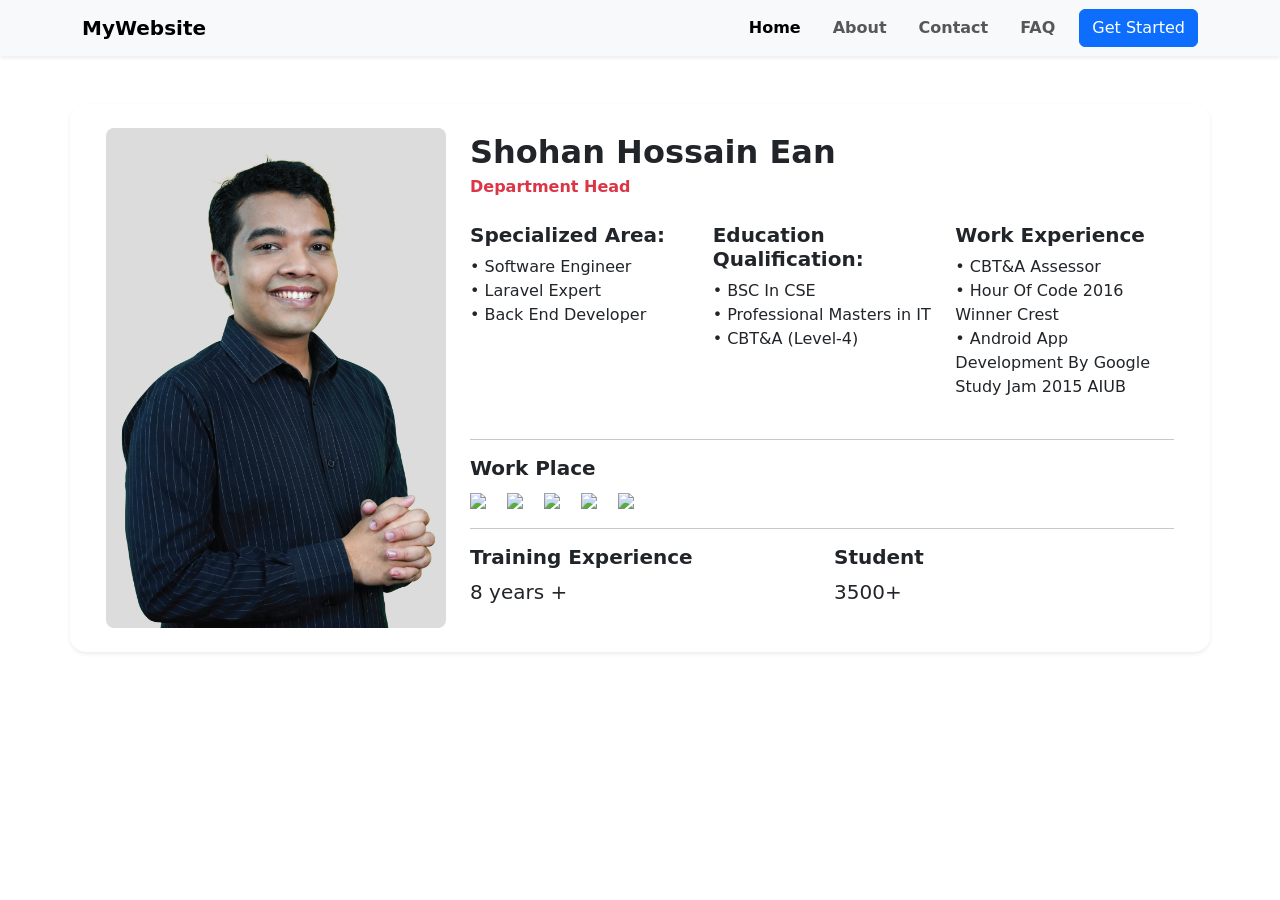
==== About/about.html @ 5818de96 "Bootstrap exam" ====
<!DOCTYPE html>
<html lang="en">
<head>
    <meta charset="UTF-8">
    <meta name="viewport" content="width=device-width, initial-scale=1.0">
    <title>Document</title>
     <link rel="stylesheet" href="../Css/bootstrap.min.css">
    <link rel="stylesheet" href="../About/about.css">
</head>
<body>
    <nav class="navbar navbar-expand-lg bg-light shadow-sm">
  <div class="container">
    <a class="navbar-brand fw-bold" href="#">MyWebsite</a>

    <button class="navbar-toggler" type="button" data-bs-toggle="collapse" data-bs-target="#mainNav">
      <span class="navbar-toggler-icon"></span>
    </button>

    <div class="collapse navbar-collapse" id="mainNav">
      <ul class="navbar-nav ms-auto gap-lg-3 text-center">
        <li class="nav-item">
          <a class="nav-link active fw-semibold" href="../index.html">Home</a>
        </li>
        <li class="nav-item">
          <a class="nav-link fw-semibold" href="./about.html">About</a>
        </li>
        <li class="nav-item">
          <a class="nav-link fw-semibold" href="../Contact/contact.html">Contact</a>
        </li>
        <li class="nav-item">
          <a class="nav-link fw-semibold" href="../Faq/faq.html">FAQ</a>
        </li>
      </ul>
      <a href="#" class="btn btn-primary ms-lg-3 mt-3 mt-lg-0">Get Started</a>
    </div>
  </div>
</nav>





<section>
<div class="container my-5">
    <div class="row bg-white rounded-4 shadow-sm p-4 align-items-center">

        <div class="col-md-4">
            <img src="../Img/teacher1.png" 
                 alt="Profile Image" 
                 class="img-fluid rounded-3 w-100">
        </div>

        <div class="col-md-8">
            <h2 class="fw-bold mb-1">Shohan Hossain Ean</h2>
            <p class="text-danger fw-semibold mb-4">Department Head</p>

            <div class="row mb-4">

                <div class="col-md-4">
                    <h5 class="fw-bold">Specialized Area:</h5>
                    <ul class="list-unstyled">
                        <li>• Software Engineer</li>
                        <li>• Laravel Expert</li>
                        <li>• Back End Developer</li>
                    </ul>
                </div>

                <div class="col-md-4">
                    <h5 class="fw-bold">Education Qualification:</h5>
                    <ul class="list-unstyled">
                        <li>• BSC In CSE</li>
                        <li>• Professional Masters in IT</li>
                        <li>• CBT&A (Level-4)</li>
                    </ul>
                </div>

           
                <div class="col-md-4">
                    <h5 class="fw-bold">Work Experience</h5>
                    <ul class="list-unstyled">
                        <li>• CBT&A Assessor</li>
                        <li>• Hour Of Code 2016 Winner Crest</li>
                        <li>• Android App Development By Google Study Jam 2015 AIUB</li>
                    </ul>
                </div>

            </div>

            <hr>

    
            <div class="my-3">
                <h5 class="fw-bold">Work Place</h5>
                <img src="https://upload.wikimedia.org/wikipedia/commons/8/8c/Fiverr_Logo.svg" height="30" class="me-3">
                <img src="https://seeklogo.com/images/C/code-canyon-logo-2123D41C5B-seeklogo.com.png" height="30" class="me-3">
                <img src="https://seeklogo.com/images/P/peopleperhour-logo-07A88E035E-seeklogo.com.png" height="30" class="me-3">
                <img src="https://upload.wikimedia.org/wikipedia/commons/8/87/Upwork-logo.svg" height="30" class="me-3">
                <img src="https://upload.wikimedia.org/wikipedia/commons/5/5e/Freelancer_logo.png" height="30">
            </div>

            <hr>

            <div class="row mt-3">
                <div class="col-md-6">
                    <h5 class="fw-bold">Training Experience</h5>
                    <p class="fs-5">8 years +</p>
                </div>
                <div class="col-md-6">
                    <h5 class="fw-bold">Student</h5>
                    <p class="fs-5">3500+ </p>
                </div>
            </div>

        </div>
    </div>
</div>

</section>


<script src="../js/bootstrap.bundle.min.js"></script>
<script src="../js/script.js"></script>
</body>
</html>
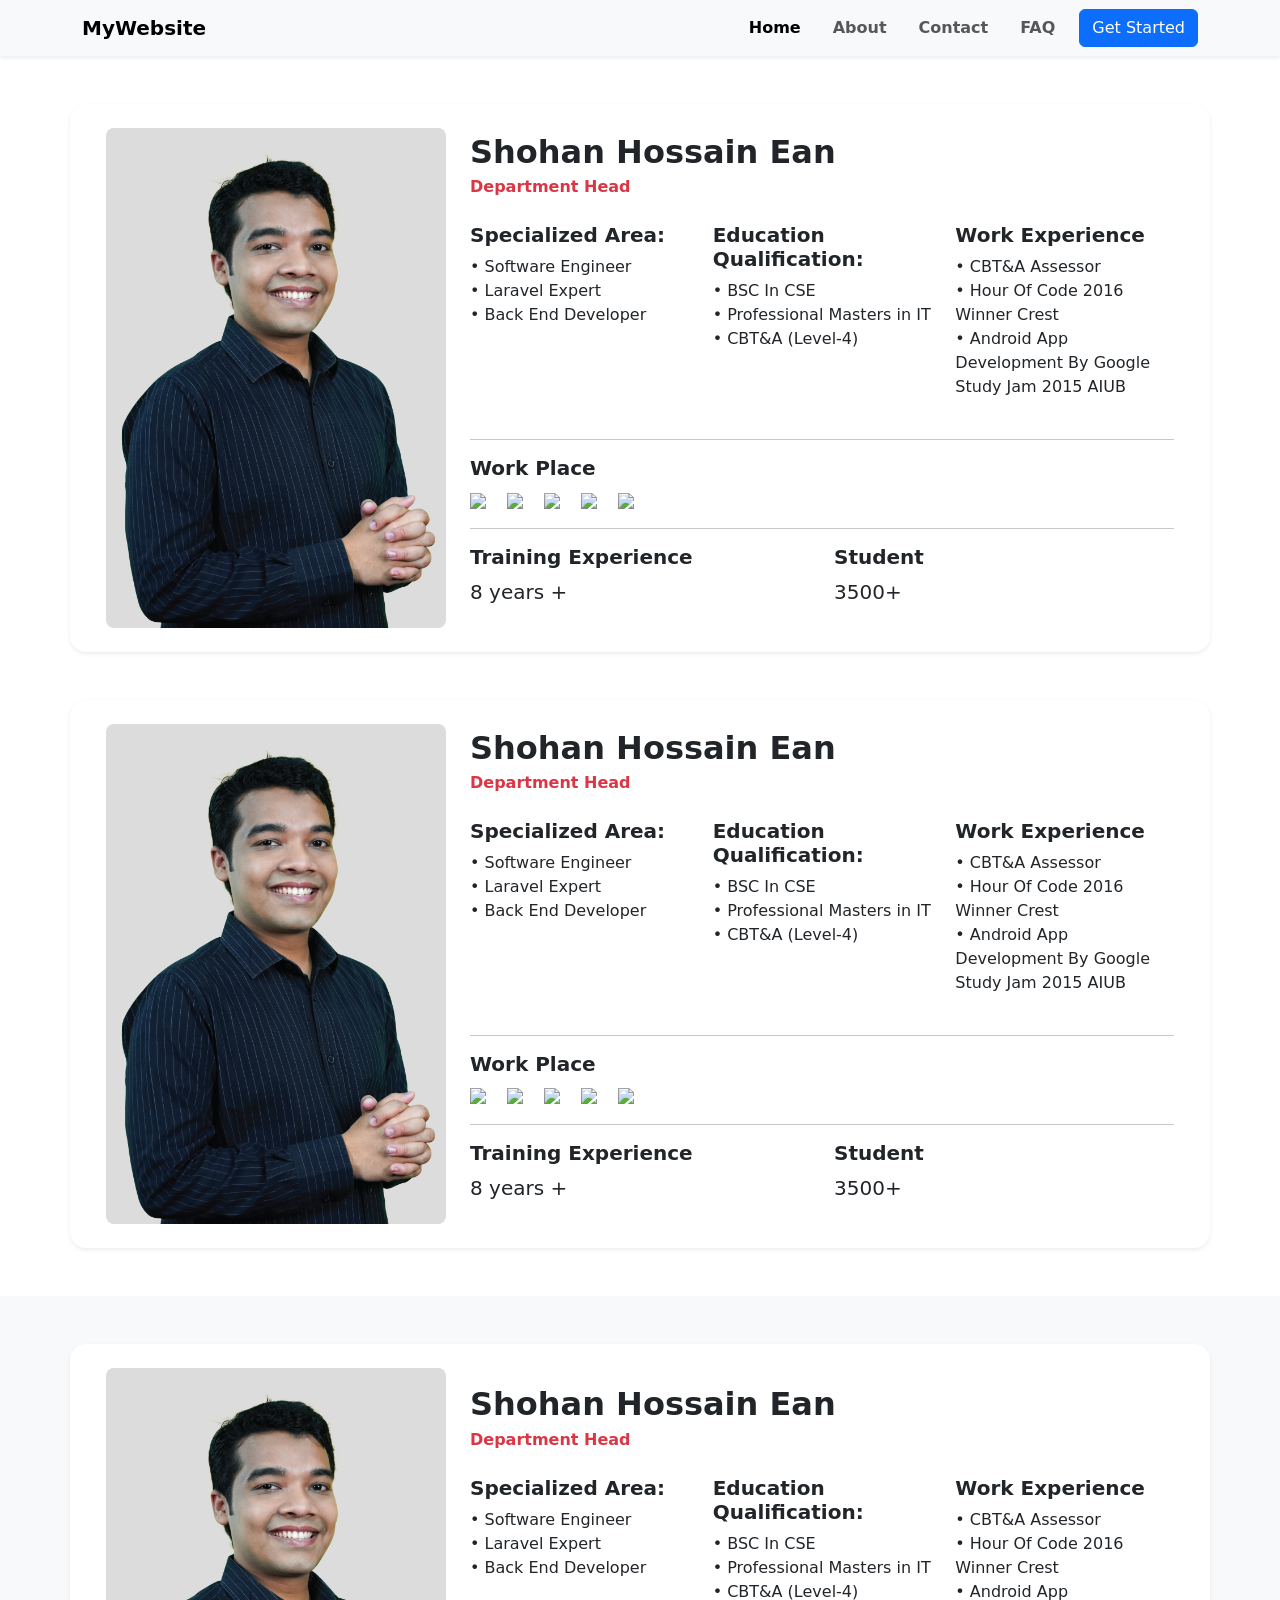
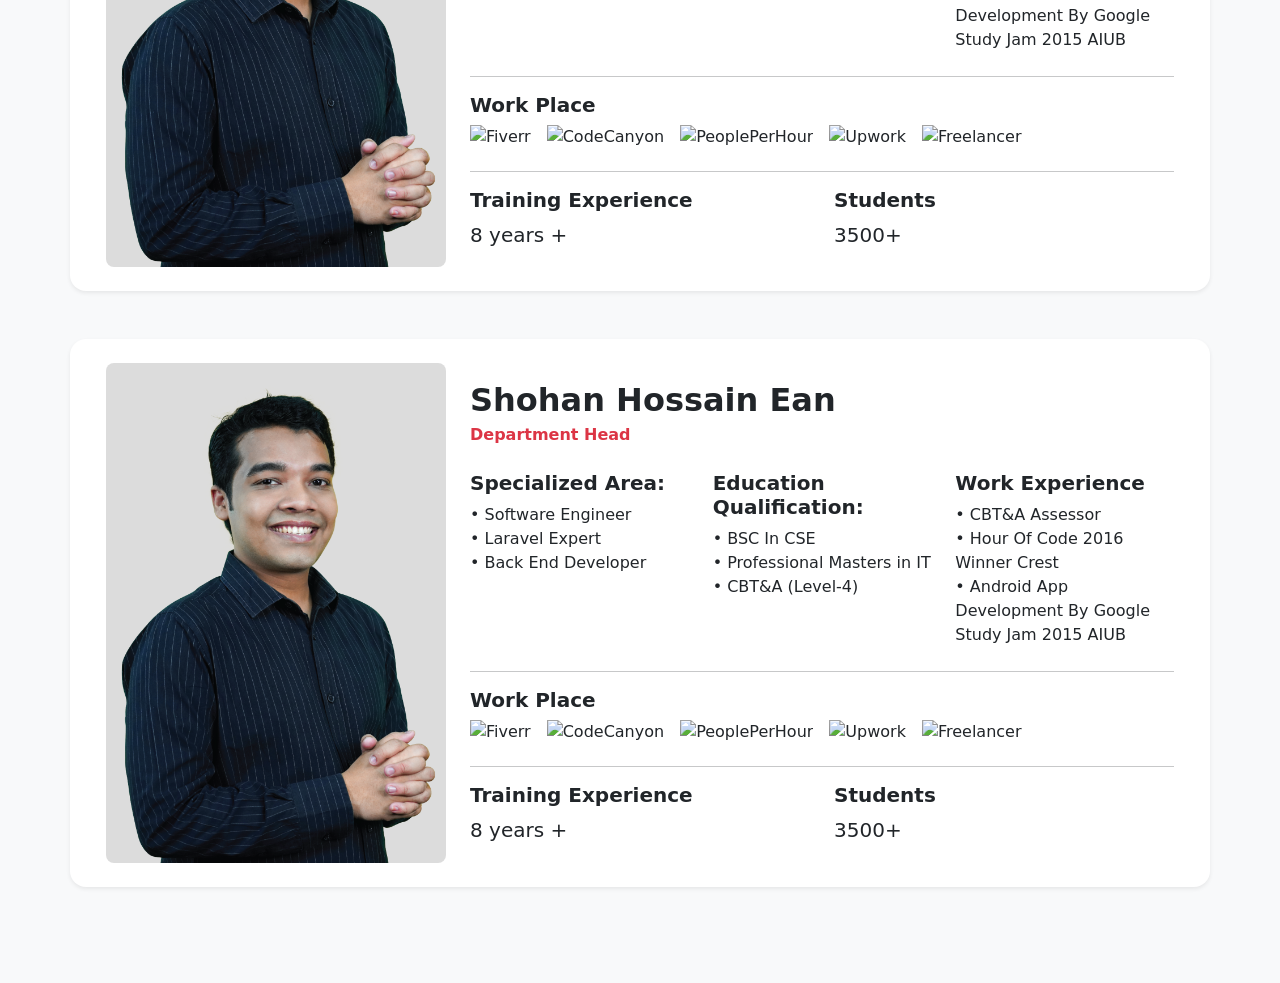
==== commit 3bf937cf: "updates" ====
--- a/About/about.html
+++ b/About/about.html
@@ -36,10 +36,6 @@
   </div>
 </nav>
 
-
-
-
-
 <section>
 <div class="container my-5">
     <div class="row bg-white rounded-4 shadow-sm p-4 align-items-center">
@@ -49,13 +45,10 @@
                  alt="Profile Image" 
                  class="img-fluid rounded-3 w-100">
         </div>
-
         <div class="col-md-8">
             <h2 class="fw-bold mb-1">Shohan Hossain Ean</h2>
             <p class="text-danger fw-semibold mb-4">Department Head</p>
-
             <div class="row mb-4">
-
                 <div class="col-md-4">
                     <h5 class="fw-bold">Specialized Area:</h5>
                     <ul class="list-unstyled">
@@ -64,7 +57,6 @@
                         <li>• Back End Developer</li>
                     </ul>
                 </div>
-
                 <div class="col-md-4">
                     <h5 class="fw-bold">Education Qualification:</h5>
                     <ul class="list-unstyled">
@@ -73,8 +65,6 @@
                         <li>• CBT&A (Level-4)</li>
                     </ul>
                 </div>
-
-           
                 <div class="col-md-4">
                     <h5 class="fw-bold">Work Experience</h5>
                     <ul class="list-unstyled">
@@ -83,12 +73,8 @@
                         <li>• Android App Development By Google Study Jam 2015 AIUB</li>
                     </ul>
                 </div>
-
-            </div>
-
+            </div>
             <hr>
-
-    
             <div class="my-3">
                 <h5 class="fw-bold">Work Place</h5>
                 <img src="https://upload.wikimedia.org/wikipedia/commons/8/8c/Fiverr_Logo.svg" height="30" class="me-3">
@@ -97,7 +83,6 @@
                 <img src="https://upload.wikimedia.org/wikipedia/commons/8/87/Upwork-logo.svg" height="30" class="me-3">
                 <img src="https://upload.wikimedia.org/wikipedia/commons/5/5e/Freelancer_logo.png" height="30">
             </div>
-
             <hr>
 
             <div class="row mt-3">
@@ -115,7 +100,212 @@
     </div>
 </div>
 
+<div class="container my-5">
+    <div class="row bg-white rounded-4 shadow-sm p-4 align-items-center">
+
+        <div class="col-md-4">
+            <img src="../Img/teacher1.png" 
+                 alt="Profile Image" 
+                 class="img-fluid rounded-3 w-100">
+        </div>
+        <div class="col-md-8">
+            <h2 class="fw-bold mb-1">Shohan Hossain Ean</h2>
+            <p class="text-danger fw-semibold mb-4">Department Head</p>
+            <div class="row mb-4">
+                <div class="col-md-4">
+                    <h5 class="fw-bold">Specialized Area:</h5>
+                    <ul class="list-unstyled">
+                        <li>• Software Engineer</li>
+                        <li>• Laravel Expert</li>
+                        <li>• Back End Developer</li>
+                    </ul>
+                </div>
+                <div class="col-md-4">
+                    <h5 class="fw-bold">Education Qualification:</h5>
+                    <ul class="list-unstyled">
+                        <li>• BSC In CSE</li>
+                        <li>• Professional Masters in IT</li>
+                        <li>• CBT&A (Level-4)</li>
+                    </ul>
+                </div>
+                <div class="col-md-4">
+                    <h5 class="fw-bold">Work Experience</h5>
+                    <ul class="list-unstyled">
+                        <li>• CBT&A Assessor</li>
+                        <li>• Hour Of Code 2016 Winner Crest</li>
+                        <li>• Android App Development By Google Study Jam 2015 AIUB</li>
+                    </ul>
+                </div>
+            </div>
+            <hr>
+            <div class="my-3">
+                <h5 class="fw-bold">Work Place</h5>
+                <img src="https://upload.wikimedia.org/wikipedia/commons/8/8c/Fiverr_Logo.svg" height="30" class="me-3">
+                <img src="https://seeklogo.com/images/C/code-canyon-logo-2123D41C5B-seeklogo.com.png" height="30" class="me-3">
+                <img src="https://seeklogo.com/images/P/peopleperhour-logo-07A88E035E-seeklogo.com.png" height="30" class="me-3">
+                <img src="https://upload.wikimedia.org/wikipedia/commons/8/87/Upwork-logo.svg" height="30" class="me-3">
+                <img src="https://upload.wikimedia.org/wikipedia/commons/5/5e/Freelancer_logo.png" height="30">
+            </div>
+            <hr>
+
+            <div class="row mt-3">
+                <div class="col-md-6">
+                    <h5 class="fw-bold">Training Experience</h5>
+                    <p class="fs-5">8 years +</p>
+                </div>
+                <div class="col-md-6">
+                    <h5 class="fw-bold">Student</h5>
+                    <p class="fs-5">3500+ </p>
+                </div>
+            </div>
+
+        </div>
+    </div>
+</div>
+
+
 </section>
+
+
+
+<section class="py-5 bg-light">
+  <div class="container">
+
+    <!-- Profile Card -->
+    <div class="row bg-white rounded-4 shadow-sm p-4 align-items-center mb-5">
+      
+      <!-- Image -->
+      <div class="col-md-4 mb-3 mb-md-0">
+        <img src="../Img/teacher1.png" alt="Profile Image" class="img-fluid rounded-3 w-100">
+      </div>
+
+      <!-- Details -->
+      <div class="col-md-8">
+
+        <h2 class="fw-bold mb-1">Shohan Hossain Ean</h2>
+        <p class="text-danger fw-semibold mb-4">Department Head</p>
+
+        <!-- Specialized, Education, Work Experience -->
+        <div class="row mb-4">
+          <div class="col-md-4">
+            <h5 class="fw-bold">Specialized Area:</h5>
+            <ul class="list-unstyled mb-0">
+              <li>• Software Engineer</li>
+              <li>• Laravel Expert</li>
+              <li>• Back End Developer</li>
+            </ul>
+          </div>
+          <div class="col-md-4">
+            <h5 class="fw-bold">Education Qualification:</h5>
+            <ul class="list-unstyled mb-0">
+              <li>• BSC In CSE</li>
+              <li>• Professional Masters in IT</li>
+              <li>• CBT&A (Level-4)</li>
+            </ul>
+          </div>
+          <div class="col-md-4">
+            <h5 class="fw-bold">Work Experience</h5>
+            <ul class="list-unstyled mb-0">
+              <li>• CBT&A Assessor</li>
+              <li>• Hour Of Code 2016 Winner Crest</li>
+              <li>• Android App Development By Google Study Jam 2015 AIUB</li>
+            </ul>
+          </div>
+        </div>
+
+        <hr>
+
+        <!-- Work Places -->
+        <div class="mb-3">
+          <h5 class="fw-bold">Work Place</h5>
+          <div class="d-flex align-items-center flex-wrap gap-3">
+            <img src="https://upload.wikimedia.org/wikipedia/commons/8/8c/Fiverr_Logo.svg" height="30" alt="Fiverr">
+            <img src="https://seeklogo.com/images/C/code-canyon-logo-2123D41C5B-seeklogo.com.png" height="30" alt="CodeCanyon">
+            <img src="https://seeklogo.com/images/P/peopleperhour-logo-07A88E035E-seeklogo.com.png" height="30" alt="PeoplePerHour">
+            <img src="https://upload.wikimedia.org/wikipedia/commons/8/87/Upwork-logo.svg" height="30" alt="Upwork">
+            <img src="https://upload.wikimedia.org/wikipedia/commons/5/5e/Freelancer_logo.png" height="30" alt="Freelancer">
+          </div>
+        </div>
+
+        <hr>
+
+        <!-- Training & Students -->
+        <div class="row mt-3 text-center text-md-start">
+          <div class="col-md-6 mb-3 mb-md-0">
+            <h5 class="fw-bold">Training Experience</h5>
+            <p class="fs-5 mb-0">8 years +</p>
+          </div>
+          <div class="col-md-6">
+            <h5 class="fw-bold">Students</h5>
+            <p class="fs-5 mb-0">3500+</p>
+          </div>
+        </div>
+
+      </div>
+    </div>
+
+    <!-- Duplicate Profile Card Example -->
+    <div class="row bg-white rounded-4 shadow-sm p-4 align-items-center mb-5">
+      <div class="col-md-4 mb-3 mb-md-0">
+        <img src="../Img/teacher1.png" alt="Profile Image" class="img-fluid rounded-3 w-100">
+      </div>
+      <div class="col-md-8">
+        <h2 class="fw-bold mb-1">Shohan Hossain Ean</h2>
+        <p class="text-danger fw-semibold mb-4">Department Head</p>
+        <div class="row mb-4">
+          <div class="col-md-4">
+            <h5 class="fw-bold">Specialized Area:</h5>
+            <ul class="list-unstyled mb-0">
+              <li>• Software Engineer</li>
+              <li>• Laravel Expert</li>
+              <li>• Back End Developer</li>
+            </ul>
+          </div>
+          <div class="col-md-4">
+            <h5 class="fw-bold">Education Qualification:</h5>
+            <ul class="list-unstyled mb-0">
+              <li>• BSC In CSE</li>
+              <li>• Professional Masters in IT</li>
+              <li>• CBT&A (Level-4)</li>
+            </ul>
+          </div>
+          <div class="col-md-4">
+            <h5 class="fw-bold">Work Experience</h5>
+            <ul class="list-unstyled mb-0">
+              <li>• CBT&A Assessor</li>
+              <li>• Hour Of Code 2016 Winner Crest</li>
+              <li>• Android App Development By Google Study Jam 2015 AIUB</li>
+            </ul>
+          </div>
+        </div>
+        <hr>
+        <div class="mb-3">
+          <h5 class="fw-bold">Work Place</h5>
+          <div class="d-flex align-items-center flex-wrap gap-3">
+            <img src="https://upload.wikimedia.org/wikipedia/commons/8/8c/Fiverr_Logo.svg" height="30" alt="Fiverr">
+            <img src="https://seeklogo.com/images/C/code-canyon-logo-2123D41C5B-seeklogo.com.png" height="30" alt="CodeCanyon">
+            <img src="https://seeklogo.com/images/P/peopleperhour-logo-07A88E035E-seeklogo.com.png" height="30" alt="PeoplePerHour">
+            <img src="https://upload.wikimedia.org/wikipedia/commons/8/87/Upwork-logo.svg" height="30" alt="Upwork">
+            <img src="https://upload.wikimedia.org/wikipedia/commons/5/5e/Freelancer_logo.png" height="30" alt="Freelancer">
+          </div>
+        </div>
+        <hr>
+        <div class="row mt-3 text-center text-md-start">
+          <div class="col-md-6 mb-3 mb-md-0">
+            <h5 class="fw-bold">Training Experience</h5>
+            <p class="fs-5 mb-0">8 years +</p>
+          </div>
+          <div class="col-md-6">
+            <h5 class="fw-bold">Students</h5>
+            <p class="fs-5 mb-0">3500+</p>
+          </div>
+        </div>
+      </div>
+    </div>
+
+  </div>
+</section>
+
 
 
 <script src="../js/bootstrap.bundle.min.js"></script>
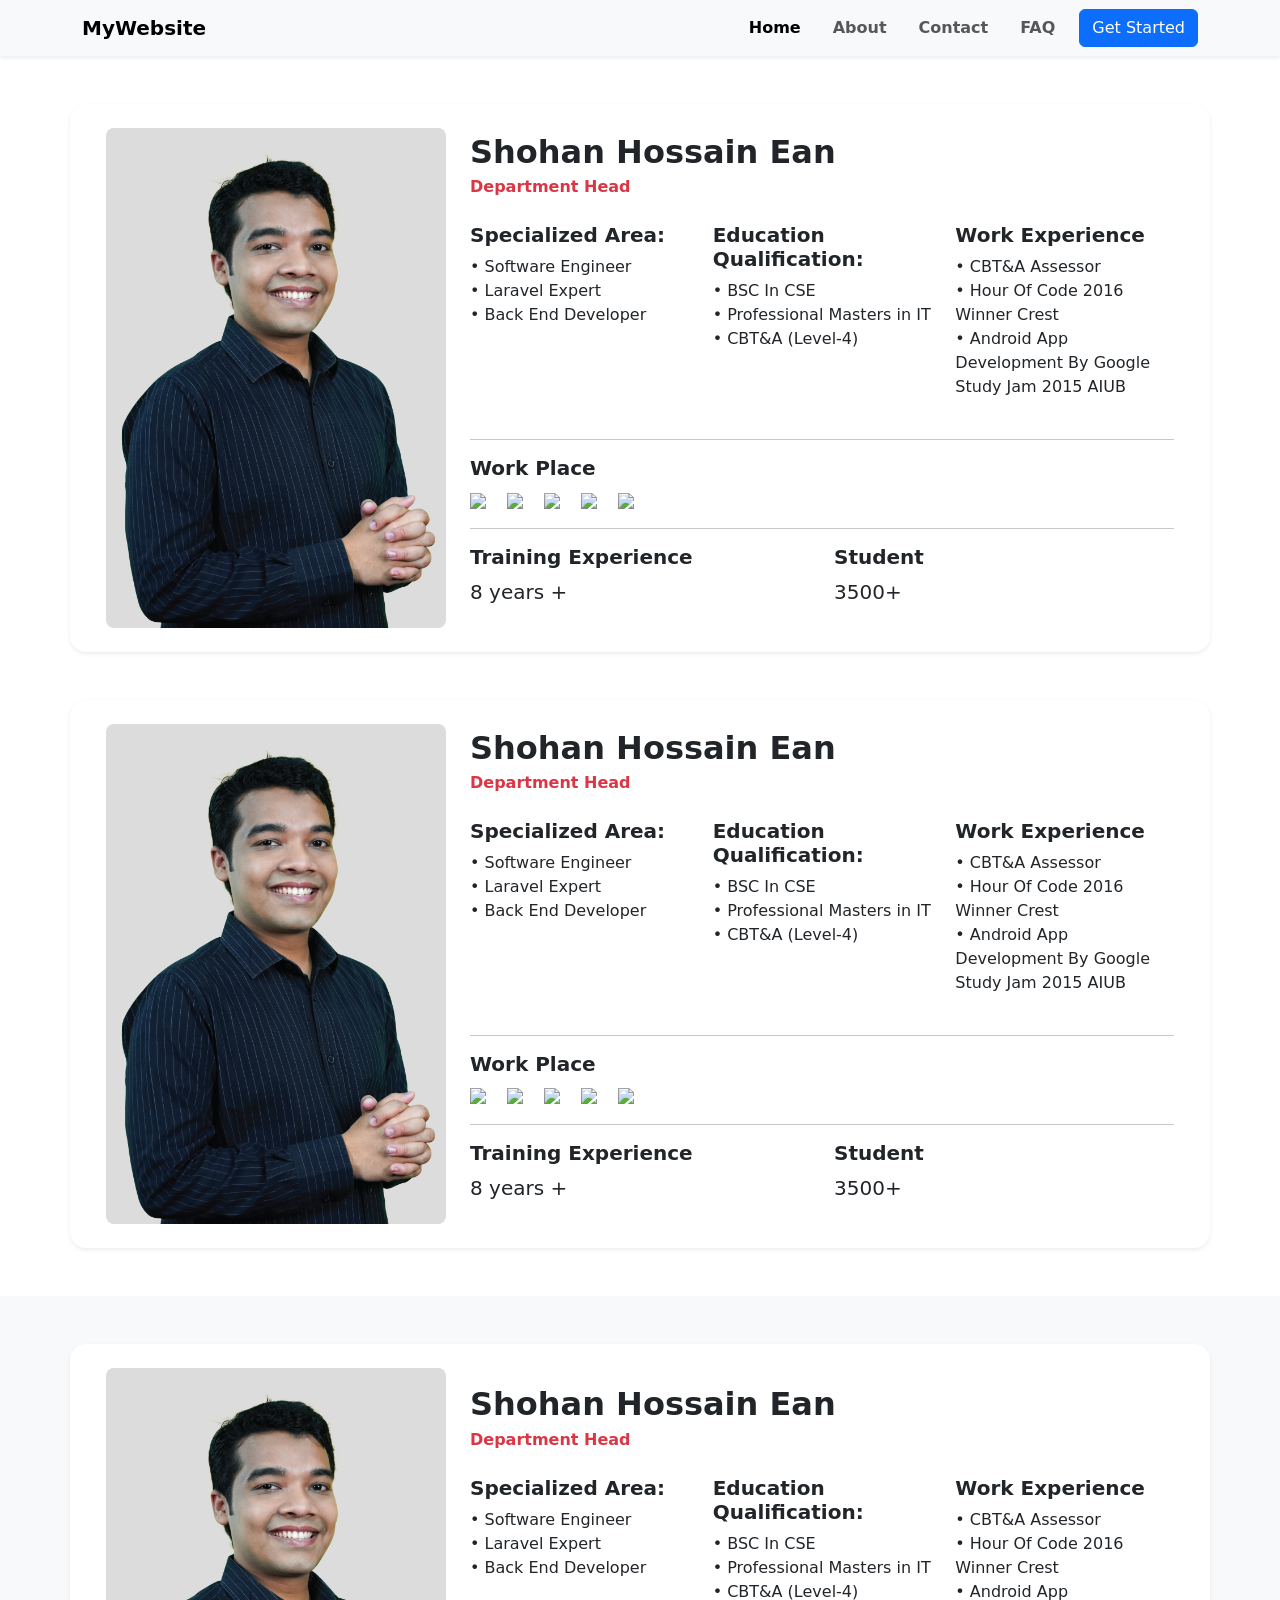
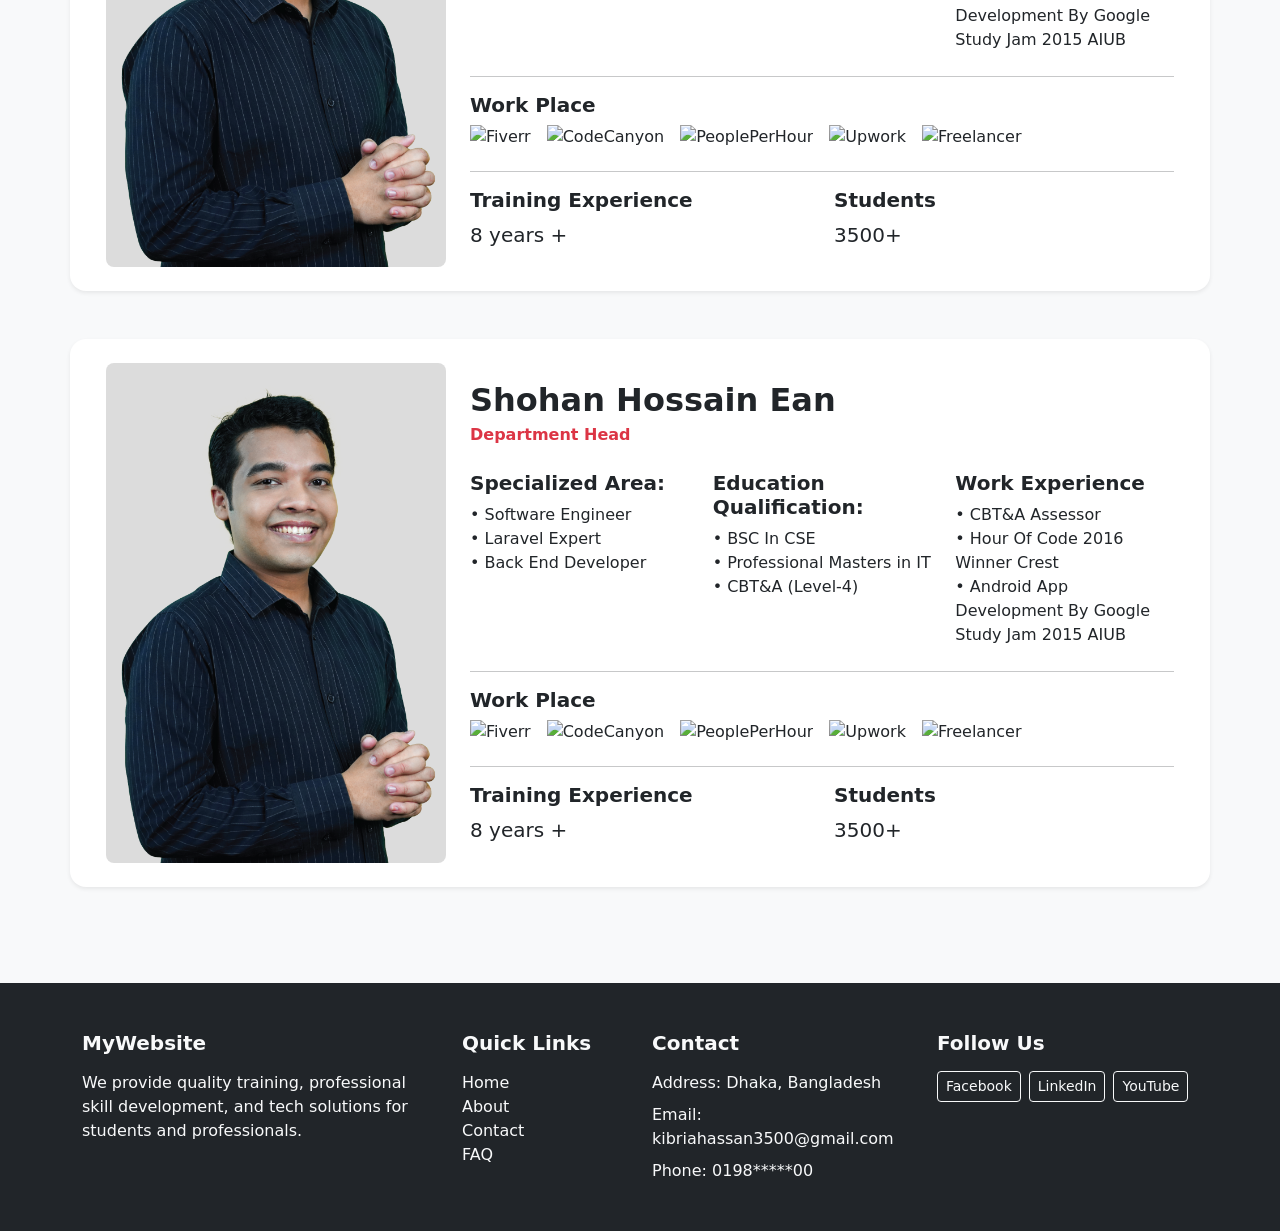
==== commit bc179233: "footerupdates" ====
--- a/About/about.html
+++ b/About/about.html
@@ -308,6 +308,53 @@
 
 
 
+
+<section>
+<footer class="bg-dark text-light pt-5 pb-4">
+  <div class="container">
+    <div class="row">
+      <div class="col-lg-4 col-md-6 mb-4">
+        <h5 class="fw-bold mb-3">MyWebsite</h5>
+        <p>
+          We provide quality training, professional skill development, and tech solutions for students and professionals.
+        </p>
+      </div>
+
+      <div class="col-lg-2 col-md-6 mb-4">
+        <h5 class="fw-bold mb-3">Quick Links</h5>
+        <ul class="list-unstyled">
+          <li><a href="../index.html" class="text-light text-decoration-none">Home</a></li>
+          <li><a href="../About/about.html" class="text-light text-decoration-none">About</a></li>
+          <li><a href="../Contact/contact.html" class="text-light text-decoration-none">Contact</a></li>
+          <li><a href="../Faq/faq.html" class="text-light text-decoration-none">FAQ</a></li>
+        </ul>
+      </div>
+      <div class="col-lg-3 col-md-6 mb-4">
+        <h5 class="fw-bold mb-3">Contact</h5>
+        <p class="mb-2">Address: Dhaka, Bangladesh</p>
+        <p class="mb-2">Email: kibriahassan3500@gmail.com</p>
+        <p class="mb-0">Phone: 0198*****00</p>
+      </div>
+      <div class="col-lg-3 col-md-6 mb-4">
+        <h5 class="fw-bold mb-3">Follow Us</h5>
+        <div class="d-flex gap-2">
+          <a href="#" class="btn btn-outline-light btn-sm">Facebook</a>
+          <a href="#" class="btn btn-outline-light btn-sm">LinkedIn</a>
+          <a href="#" class="btn btn-outline-light btn-sm">YouTube</a>
+        </div>
+      </div>
+    </div>
+  </div>
+</footer>
+</section>
+
+
+
+
+
+
+
+
 <script src="../js/bootstrap.bundle.min.js"></script>
 <script src="../js/script.js"></script>
 </body>
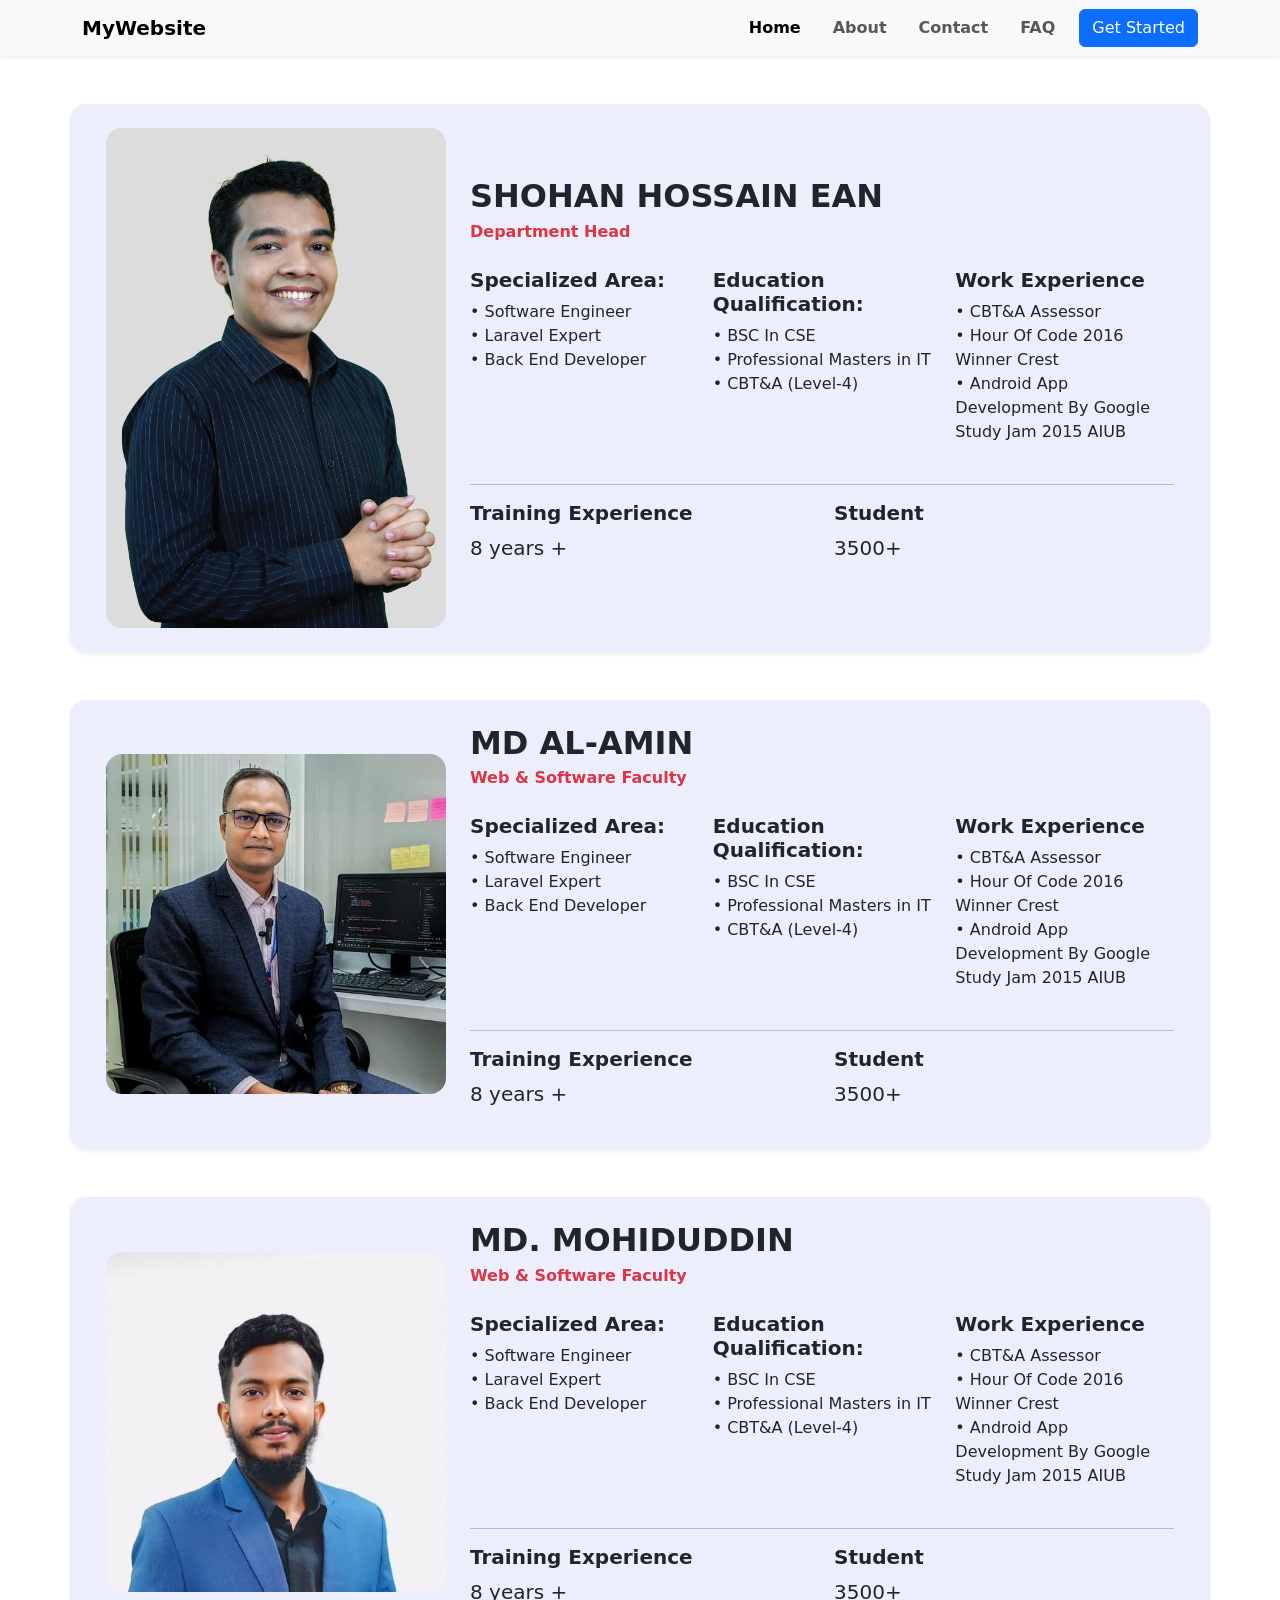
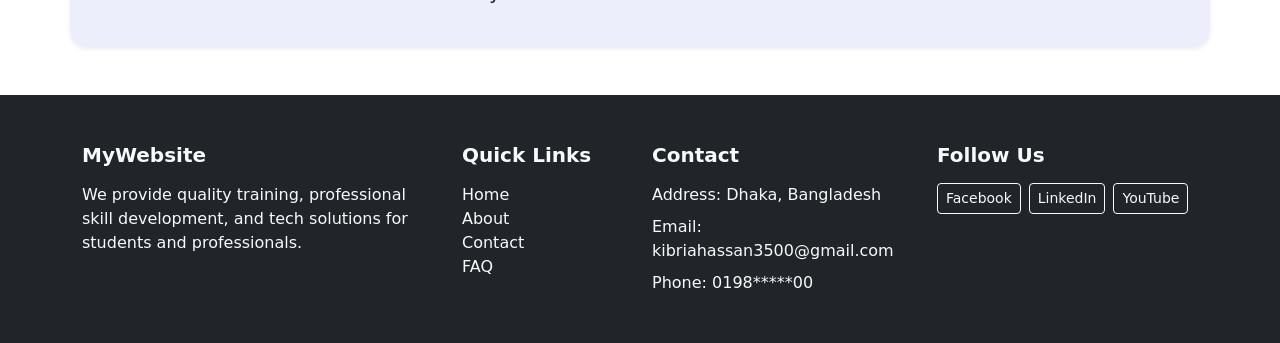
==== commit 0571f0fe: "updatesabout" ====
--- a/About/about.html
+++ b/About/about.html
@@ -36,278 +36,190 @@
   </div>
 </nav>
 
-<section>
+
 <div class="container my-5">
-    <div class="row bg-white rounded-4 shadow-sm p-4 align-items-center">
-
-        <div class="col-md-4">
-            <img src="../Img/teacher1.png" 
-                 alt="Profile Image" 
-                 class="img-fluid rounded-3 w-100">
-        </div>
-        <div class="col-md-8">
-            <h2 class="fw-bold mb-1">Shohan Hossain Ean</h2>
-            <p class="text-danger fw-semibold mb-4">Department Head</p>
-            <div class="row mb-4">
-                <div class="col-md-4">
-                    <h5 class="fw-bold">Specialized Area:</h5>
-                    <ul class="list-unstyled">
-                        <li>• Software Engineer</li>
-                        <li>• Laravel Expert</li>
-                        <li>• Back End Developer</li>
-                    </ul>
-                </div>
-                <div class="col-md-4">
-                    <h5 class="fw-bold">Education Qualification:</h5>
-                    <ul class="list-unstyled">
-                        <li>• BSC In CSE</li>
-                        <li>• Professional Masters in IT</li>
-                        <li>• CBT&A (Level-4)</li>
-                    </ul>
-                </div>
-                <div class="col-md-4">
-                    <h5 class="fw-bold">Work Experience</h5>
-                    <ul class="list-unstyled">
-                        <li>• CBT&A Assessor</li>
-                        <li>• Hour Of Code 2016 Winner Crest</li>
-                        <li>• Android App Development By Google Study Jam 2015 AIUB</li>
-                    </ul>
-                </div>
-            </div>
-            <hr>
-            <div class="my-3">
-                <h5 class="fw-bold">Work Place</h5>
-                <img src="https://upload.wikimedia.org/wikipedia/commons/8/8c/Fiverr_Logo.svg" height="30" class="me-3">
-                <img src="https://seeklogo.com/images/C/code-canyon-logo-2123D41C5B-seeklogo.com.png" height="30" class="me-3">
-                <img src="https://seeklogo.com/images/P/peopleperhour-logo-07A88E035E-seeklogo.com.png" height="30" class="me-3">
-                <img src="https://upload.wikimedia.org/wikipedia/commons/8/87/Upwork-logo.svg" height="30" class="me-3">
-                <img src="https://upload.wikimedia.org/wikipedia/commons/5/5e/Freelancer_logo.png" height="30">
-            </div>
-            <hr>
-
-            <div class="row mt-3">
-                <div class="col-md-6">
-                    <h5 class="fw-bold">Training Experience</h5>
-                    <p class="fs-5">8 years +</p>
-                </div>
-                <div class="col-md-6">
-                    <h5 class="fw-bold">Student</h5>
-                    <p class="fs-5">3500+ </p>
-                </div>
-            </div>
-
+        
+
+        <!-- Dept. head -->
+        <div class="row rounded-4 shadow-sm p-4 align-items-center" style="background-color: #e5eafaba;">
+            <!-- Left Image -->
+            <div class="col-md-4">
+                <img src="../Img/teacher1.png" alt="Profile Image" class="img-fluid rounded-4 w-100">
+            </div>
+
+            <!-- Right Details -->
+            <div class="col-md-8">
+                <h2 class="fw-bold mb-1">SHOHAN HOSSAIN EAN</h2>
+                <p class="text-danger fw-semibold mb-4">Department Head</p>
+                <div class="row mb-4">
+                    <!-- Specialized Area -->
+                    <div class="col-md-4">
+                        <h5 class="fw-bold">Specialized Area:</h5>
+                        <ul class="list-unstyled">
+                            <li>• Software Engineer</li>
+                            <li>• Laravel Expert</li>
+                            <li>• Back End Developer</li>
+                        </ul>
+                    </div>
+
+                    <!-- Education -->
+                    <div class="col-md-4">
+                        <h5 class="fw-bold">Education Qualification:</h5>
+                        <ul class="list-unstyled">
+                            <li>• BSC In CSE</li>
+                            <li>• Professional Masters in IT</li>
+                            <li>• CBT&A (Level-4)</li>
+                        </ul>
+                    </div>
+
+                    <!-- Work Experience -->
+                    <div class="col-md-4">
+                        <h5 class="fw-bold">Work Experience</h5>
+                        <ul class="list-unstyled">
+                            <li>• CBT&A Assessor</li>
+                            <li>• Hour Of Code 2016 Winner Crest</li>
+                            <li>• Android App Development By Google Study Jam 2015 AIUB</li>
+                        </ul>
+                    </div>
+                </div>
+
+                <hr>
+
+                <!-- Training & Students -->
+                <div class="row mt-3">
+                    <div class="col-md-6">
+                        <h5 class="fw-bold">Training Experience</h5>
+                        <p class="fs-5">8 years +</p>
+                    </div>
+                    <div class="col-md-6">
+                        <h5 class="fw-bold">Student</h5>
+                        <p class="fs-5">3500+ </p>
+                    </div>
+                </div>
+
+            </div>
+        </div>
+
+        <!-- assistant mentor1 -->
+        <div class="row rounded-4 shadow-sm my-5 p-4 align-items-center" style="background-color: #e5eafaba;">
+            <!-- Left Image -->
+            <div class="col-md-4">
+                <img src="../Img/alamin.png" alt="Profile Image" class="img-fluid rounded-4 w-100">
+            </div>
+
+            <!-- Right Details -->
+            <div class="col-md-8">
+                <h2 class="fw-bold mb-1">MD AL-AMIN</h2>
+                <p class="text-danger fw-semibold mb-4">Web & Software Faculty</p>
+                <div class="row mb-4">
+                    <!-- Specialized Area -->
+                    <div class="col-md-4">
+                        <h5 class="fw-bold">Specialized Area:</h5>
+                        <ul class="list-unstyled">
+                            <li>• Software Engineer</li>
+                            <li>• Laravel Expert</li>
+                            <li>• Back End Developer</li>
+                        </ul>
+                    </div>
+
+                    <!-- Education -->
+                    <div class="col-md-4">
+                        <h5 class="fw-bold">Education Qualification:</h5>
+                        <ul class="list-unstyled">
+                            <li>• BSC In CSE</li>
+                            <li>• Professional Masters in IT</li>
+                            <li>• CBT&A (Level-4)</li>
+                        </ul>
+                    </div>
+
+                    <!-- Work Experience -->
+                    <div class="col-md-4">
+                        <h5 class="fw-bold">Work Experience</h5>
+                        <ul class="list-unstyled">
+                            <li>• CBT&A Assessor</li>
+                            <li>• Hour Of Code 2016 Winner Crest</li>
+                            <li>• Android App Development By Google Study Jam 2015 AIUB</li>
+                        </ul>
+                    </div>
+                </div>
+
+                <hr>
+
+                <!-- Training & Students -->
+                <div class="row mt-3">
+                    <div class="col-md-6">
+                        <h5 class="fw-bold">Training Experience</h5>
+                        <p class="fs-5">8 years +</p>
+                    </div>
+                    <div class="col-md-6">
+                        <h5 class="fw-bold">Student</h5>
+                        <p class="fs-5">3500+ </p>
+                    </div>
+                </div>
+
+            </div>
+        </div>
+
+        <!-- assistant mentor2 -->
+        <div class="row rounded-4 shadow-sm p-4 align-items-center" style="background-color: #e5eafaba;">
+            <!-- Left Image -->
+            <div class="col-md-4">
+                <img src="../Img/mohiuddin.png" alt="Profile Image" class="img-fluid rounded-4 w-100">
+            </div>
+
+            <!-- Right Details -->
+            <div class="col-md-8">
+                <h2 class="fw-bold mb-1">MD. MOHIDUDDIN</h2>
+                <p class="text-danger fw-semibold mb-4">Web & Software Faculty</p>
+                <div class="row mb-4">
+                    <!-- Specialized Area -->
+                    <div class="col-md-4">
+                        <h5 class="fw-bold">Specialized Area:</h5>
+                        <ul class="list-unstyled">
+                            <li>• Software Engineer</li>
+                            <li>• Laravel Expert</li>
+                            <li>• Back End Developer</li>
+                        </ul>
+                    </div>
+
+                    <!-- Education -->
+                    <div class="col-md-4">
+                        <h5 class="fw-bold">Education Qualification:</h5>
+                        <ul class="list-unstyled">
+                            <li>• BSC In CSE</li>
+                            <li>• Professional Masters in IT</li>
+                            <li>• CBT&A (Level-4)</li>
+                        </ul>
+                    </div>
+
+                    <!-- Work Experience -->
+                    <div class="col-md-4">
+                        <h5 class="fw-bold">Work Experience</h5>
+                        <ul class="list-unstyled">
+                            <li>• CBT&A Assessor</li>
+                            <li>• Hour Of Code 2016 Winner Crest</li>
+                            <li>• Android App Development By Google Study Jam 2015 AIUB</li>
+                        </ul>
+                    </div>
+                </div>
+
+                <hr>
+
+                <!-- Training & Students -->
+                <div class="row mt-3">
+                    <div class="col-md-6">
+                        <h5 class="fw-bold">Training Experience</h5>
+                        <p class="fs-5">8 years +</p>
+                    </div>
+                    <div class="col-md-6">
+                        <h5 class="fw-bold">Student</h5>
+                        <p class="fs-5">3500+ </p>
+                    </div>
+                </div>
+
+            </div>
         </div>
     </div>
-</div>
-
-<div class="container my-5">
-    <div class="row bg-white rounded-4 shadow-sm p-4 align-items-center">
-
-        <div class="col-md-4">
-            <img src="../Img/teacher1.png" 
-                 alt="Profile Image" 
-                 class="img-fluid rounded-3 w-100">
-        </div>
-        <div class="col-md-8">
-            <h2 class="fw-bold mb-1">Shohan Hossain Ean</h2>
-            <p class="text-danger fw-semibold mb-4">Department Head</p>
-            <div class="row mb-4">
-                <div class="col-md-4">
-                    <h5 class="fw-bold">Specialized Area:</h5>
-                    <ul class="list-unstyled">
-                        <li>• Software Engineer</li>
-                        <li>• Laravel Expert</li>
-                        <li>• Back End Developer</li>
-                    </ul>
-                </div>
-                <div class="col-md-4">
-                    <h5 class="fw-bold">Education Qualification:</h5>
-                    <ul class="list-unstyled">
-                        <li>• BSC In CSE</li>
-                        <li>• Professional Masters in IT</li>
-                        <li>• CBT&A (Level-4)</li>
-                    </ul>
-                </div>
-                <div class="col-md-4">
-                    <h5 class="fw-bold">Work Experience</h5>
-                    <ul class="list-unstyled">
-                        <li>• CBT&A Assessor</li>
-                        <li>• Hour Of Code 2016 Winner Crest</li>
-                        <li>• Android App Development By Google Study Jam 2015 AIUB</li>
-                    </ul>
-                </div>
-            </div>
-            <hr>
-            <div class="my-3">
-                <h5 class="fw-bold">Work Place</h5>
-                <img src="https://upload.wikimedia.org/wikipedia/commons/8/8c/Fiverr_Logo.svg" height="30" class="me-3">
-                <img src="https://seeklogo.com/images/C/code-canyon-logo-2123D41C5B-seeklogo.com.png" height="30" class="me-3">
-                <img src="https://seeklogo.com/images/P/peopleperhour-logo-07A88E035E-seeklogo.com.png" height="30" class="me-3">
-                <img src="https://upload.wikimedia.org/wikipedia/commons/8/87/Upwork-logo.svg" height="30" class="me-3">
-                <img src="https://upload.wikimedia.org/wikipedia/commons/5/5e/Freelancer_logo.png" height="30">
-            </div>
-            <hr>
-
-            <div class="row mt-3">
-                <div class="col-md-6">
-                    <h5 class="fw-bold">Training Experience</h5>
-                    <p class="fs-5">8 years +</p>
-                </div>
-                <div class="col-md-6">
-                    <h5 class="fw-bold">Student</h5>
-                    <p class="fs-5">3500+ </p>
-                </div>
-            </div>
-
-        </div>
-    </div>
-</div>
-
-
-</section>
-
-
-
-<section class="py-5 bg-light">
-  <div class="container">
-
-    <!-- Profile Card -->
-    <div class="row bg-white rounded-4 shadow-sm p-4 align-items-center mb-5">
-      
-      <!-- Image -->
-      <div class="col-md-4 mb-3 mb-md-0">
-        <img src="../Img/teacher1.png" alt="Profile Image" class="img-fluid rounded-3 w-100">
-      </div>
-
-      <!-- Details -->
-      <div class="col-md-8">
-
-        <h2 class="fw-bold mb-1">Shohan Hossain Ean</h2>
-        <p class="text-danger fw-semibold mb-4">Department Head</p>
-
-        <!-- Specialized, Education, Work Experience -->
-        <div class="row mb-4">
-          <div class="col-md-4">
-            <h5 class="fw-bold">Specialized Area:</h5>
-            <ul class="list-unstyled mb-0">
-              <li>• Software Engineer</li>
-              <li>• Laravel Expert</li>
-              <li>• Back End Developer</li>
-            </ul>
-          </div>
-          <div class="col-md-4">
-            <h5 class="fw-bold">Education Qualification:</h5>
-            <ul class="list-unstyled mb-0">
-              <li>• BSC In CSE</li>
-              <li>• Professional Masters in IT</li>
-              <li>• CBT&A (Level-4)</li>
-            </ul>
-          </div>
-          <div class="col-md-4">
-            <h5 class="fw-bold">Work Experience</h5>
-            <ul class="list-unstyled mb-0">
-              <li>• CBT&A Assessor</li>
-              <li>• Hour Of Code 2016 Winner Crest</li>
-              <li>• Android App Development By Google Study Jam 2015 AIUB</li>
-            </ul>
-          </div>
-        </div>
-
-        <hr>
-
-        <!-- Work Places -->
-        <div class="mb-3">
-          <h5 class="fw-bold">Work Place</h5>
-          <div class="d-flex align-items-center flex-wrap gap-3">
-            <img src="https://upload.wikimedia.org/wikipedia/commons/8/8c/Fiverr_Logo.svg" height="30" alt="Fiverr">
-            <img src="https://seeklogo.com/images/C/code-canyon-logo-2123D41C5B-seeklogo.com.png" height="30" alt="CodeCanyon">
-            <img src="https://seeklogo.com/images/P/peopleperhour-logo-07A88E035E-seeklogo.com.png" height="30" alt="PeoplePerHour">
-            <img src="https://upload.wikimedia.org/wikipedia/commons/8/87/Upwork-logo.svg" height="30" alt="Upwork">
-            <img src="https://upload.wikimedia.org/wikipedia/commons/5/5e/Freelancer_logo.png" height="30" alt="Freelancer">
-          </div>
-        </div>
-
-        <hr>
-
-        <!-- Training & Students -->
-        <div class="row mt-3 text-center text-md-start">
-          <div class="col-md-6 mb-3 mb-md-0">
-            <h5 class="fw-bold">Training Experience</h5>
-            <p class="fs-5 mb-0">8 years +</p>
-          </div>
-          <div class="col-md-6">
-            <h5 class="fw-bold">Students</h5>
-            <p class="fs-5 mb-0">3500+</p>
-          </div>
-        </div>
-
-      </div>
-    </div>
-
-    <!-- Duplicate Profile Card Example -->
-    <div class="row bg-white rounded-4 shadow-sm p-4 align-items-center mb-5">
-      <div class="col-md-4 mb-3 mb-md-0">
-        <img src="../Img/teacher1.png" alt="Profile Image" class="img-fluid rounded-3 w-100">
-      </div>
-      <div class="col-md-8">
-        <h2 class="fw-bold mb-1">Shohan Hossain Ean</h2>
-        <p class="text-danger fw-semibold mb-4">Department Head</p>
-        <div class="row mb-4">
-          <div class="col-md-4">
-            <h5 class="fw-bold">Specialized Area:</h5>
-            <ul class="list-unstyled mb-0">
-              <li>• Software Engineer</li>
-              <li>• Laravel Expert</li>
-              <li>• Back End Developer</li>
-            </ul>
-          </div>
-          <div class="col-md-4">
-            <h5 class="fw-bold">Education Qualification:</h5>
-            <ul class="list-unstyled mb-0">
-              <li>• BSC In CSE</li>
-              <li>• Professional Masters in IT</li>
-              <li>• CBT&A (Level-4)</li>
-            </ul>
-          </div>
-          <div class="col-md-4">
-            <h5 class="fw-bold">Work Experience</h5>
-            <ul class="list-unstyled mb-0">
-              <li>• CBT&A Assessor</li>
-              <li>• Hour Of Code 2016 Winner Crest</li>
-              <li>• Android App Development By Google Study Jam 2015 AIUB</li>
-            </ul>
-          </div>
-        </div>
-        <hr>
-        <div class="mb-3">
-          <h5 class="fw-bold">Work Place</h5>
-          <div class="d-flex align-items-center flex-wrap gap-3">
-            <img src="https://upload.wikimedia.org/wikipedia/commons/8/8c/Fiverr_Logo.svg" height="30" alt="Fiverr">
-            <img src="https://seeklogo.com/images/C/code-canyon-logo-2123D41C5B-seeklogo.com.png" height="30" alt="CodeCanyon">
-            <img src="https://seeklogo.com/images/P/peopleperhour-logo-07A88E035E-seeklogo.com.png" height="30" alt="PeoplePerHour">
-            <img src="https://upload.wikimedia.org/wikipedia/commons/8/87/Upwork-logo.svg" height="30" alt="Upwork">
-            <img src="https://upload.wikimedia.org/wikipedia/commons/5/5e/Freelancer_logo.png" height="30" alt="Freelancer">
-          </div>
-        </div>
-        <hr>
-        <div class="row mt-3 text-center text-md-start">
-          <div class="col-md-6 mb-3 mb-md-0">
-            <h5 class="fw-bold">Training Experience</h5>
-            <p class="fs-5 mb-0">8 years +</p>
-          </div>
-          <div class="col-md-6">
-            <h5 class="fw-bold">Students</h5>
-            <p class="fs-5 mb-0">3500+</p>
-          </div>
-        </div>
-      </div>
-    </div>
-
-  </div>
-</section>
-
-
-
 
 <section>
 <footer class="bg-dark text-light pt-5 pb-4">
@@ -349,12 +261,6 @@
 </section>
 
 
-
-
-
-
-
-
 <script src="../js/bootstrap.bundle.min.js"></script>
 <script src="../js/script.js"></script>
 </body>
